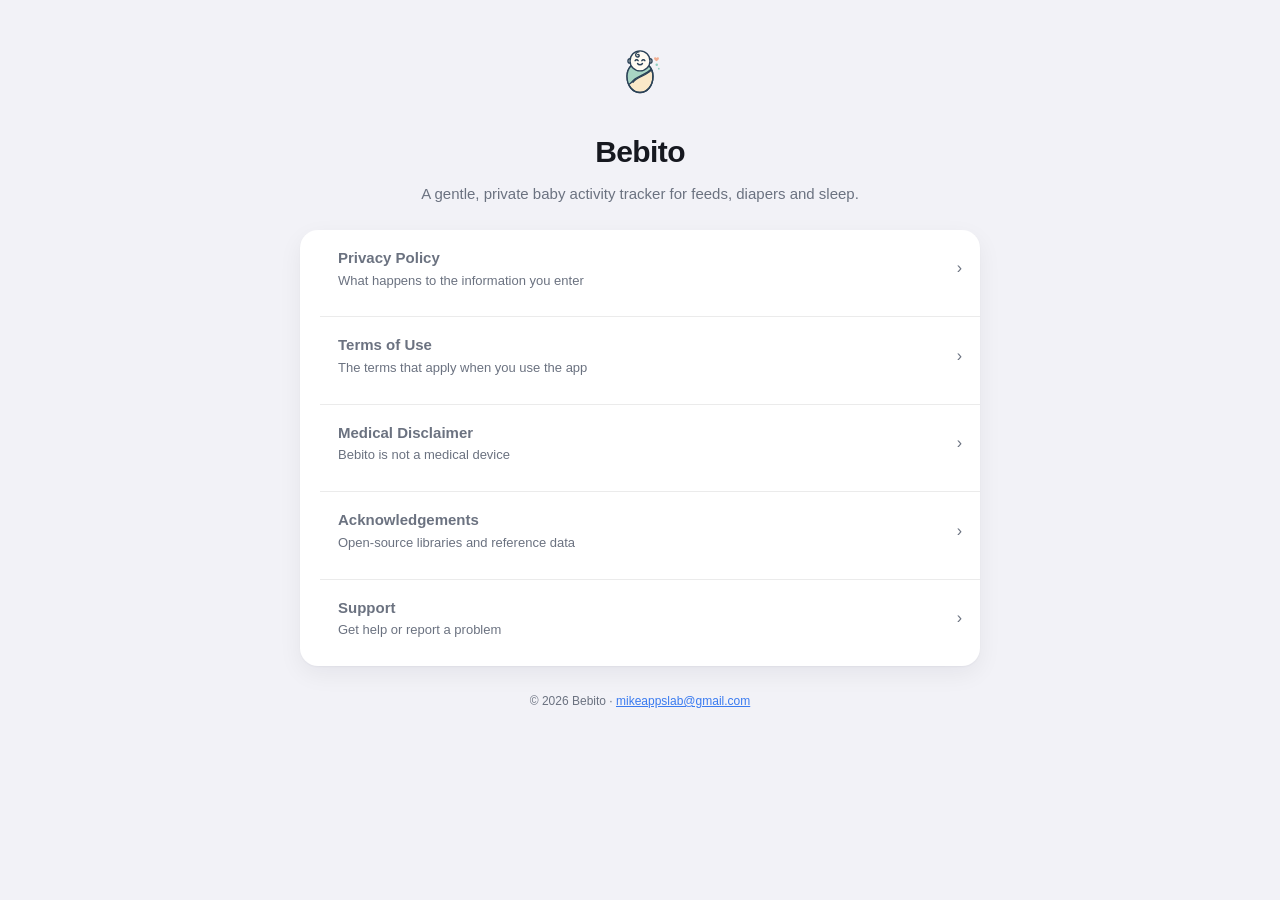
==== index.html @ 0b242257 "Add files via upload" ====
<!doctype html>
<html lang="en">
<head>
<meta charset="utf-8" />
<meta name="viewport" content="width=device-width, initial-scale=1" />
<title>Bebito — Baby tracker</title>
<meta name="description" content="Bebito is a private, local-first baby activity tracker. Privacy policy, terms of use and support." />
<meta property="og:title" content="Bebito — Baby tracker" />
<meta property="og:description" content="Bebito is a private, local-first baby activity tracker. Privacy policy, terms of use and support." />
<meta property="og:type" content="website" />
<meta name="twitter:card" content="summary" />
<link rel="icon" type="image/svg+xml" href="favicon.svg" />
<link rel="apple-touch-icon" href="apple-touch-icon.png" />
<link rel="stylesheet" href="style.css" />
</head>
<body>
<div class="wrap">
<header class="site-header">
  <img src="bebito-mark.svg" alt="Bebito logo" />
  <h1>Bebito</h1>
  <p>A gentle, private baby activity tracker for feeds, diapers and sleep.</p>
</header>
<section class="card">
  <ul class="links">
    <li><a href="privacy.html"><span><span class="label">Privacy Policy</span><span class="desc">What happens to the information you enter</span></span><span class="chev">&rsaquo;</span></a></li>
    <li><a href="terms.html"><span><span class="label">Terms of Use</span><span class="desc">The terms that apply when you use the app</span></span><span class="chev">&rsaquo;</span></a></li>
    <li><a href="disclaimer.html"><span><span class="label">Medical Disclaimer</span><span class="desc">Bebito is not a medical device</span></span><span class="chev">&rsaquo;</span></a></li>
    <li><a href="acknowledgements.html"><span><span class="label">Acknowledgements</span><span class="desc">Open-source libraries and reference data</span></span><span class="chev">&rsaquo;</span></a></li>
    <li><a href="support.html"><span><span class="label">Support</span><span class="desc">Get help or report a problem</span></span><span class="chev">&rsaquo;</span></a></li>
  </ul>
</section>
<footer>&copy; 2026 Bebito · <a href="mailto:mikeappslab@gmail.com">mikeappslab@gmail.com</a></footer>
</div>
</body>
</html>
---- style.css ----
/* Bebito — legal site styles (mirrors the app's iOS-style design) */

:root {
  --background: #f2f2f7;
  --foreground: #16181f;
  --card: #ffffff;
  --muted: #6b7280;
  --border: rgba(0, 0, 0, 0.08);
  --primary: #3a7bf0;
  --shadow: 0 1px 2px rgba(16, 24, 40, 0.04), 0 8px 24px rgba(16, 24, 40, 0.06);
  --radius: 18px;
}

@media (prefers-color-scheme: dark) {
  :root {
    --background: #14161b;
    --foreground: #f2f3f7;
    --card: #23262d;
    --muted: #a4a9b4;
    --border: rgba(255, 255, 255, 0.1);
    --primary: #7aa8f7;
    --shadow: none;
  }
}

* {
  box-sizing: border-box;
}

html {
  -webkit-text-size-adjust: 100%;
}

body {
  margin: 0;
  padding: 32px 16px 56px;
  background: var(--background);
  color: var(--foreground);
  font-family: -apple-system, BlinkMacSystemFont, "SF Pro Text", "Segoe UI",
    Roboto, Helvetica, Arial, sans-serif;
  font-size: 16px;
  line-height: 1.6;
}

.wrap {
  max-width: 680px;
  margin: 0 auto;
}

/* Header */

.site-header {
  text-align: center;
  margin-bottom: 24px;
}

.site-header img {
  width: 84px;
  height: 84px;
  display: block;
  margin: 0 auto 12px;
}

.site-header h1 {
  margin: 0;
  font-size: 30px;
  letter-spacing: -0.02em;
}

.site-header p {
  margin: 6px 0 0;
  color: var(--muted);
  font-size: 15px;
}

/* Page header (legal pages) */

.page-header {
  margin-bottom: 18px;
}

.eyebrow {
  margin: 0;
  font-size: 11px;
  font-weight: 700;
  letter-spacing: 0.08em;
  text-transform: uppercase;
  color: var(--muted);
}

.page-header h1 {
  margin: 4px 0 0;
  font-size: 28px;
  letter-spacing: -0.02em;
  line-height: 1.2;
}

.back {
  display: inline-block;
  margin-bottom: 14px;
  color: var(--primary);
  text-decoration: none;
  font-size: 14px;
  font-weight: 600;
}

.back:hover {
  text-decoration: underline;
}

/* Card */

.card {
  background: var(--card);
  border-radius: var(--radius);
  box-shadow: var(--shadow);
  overflow: hidden;
}

.card .body {
  padding: 20px 20px 24px;
}

.card h2 {
  margin: 22px 0 6px;
  font-size: 15px;
  font-weight: 650;
}

.card h2:first-child {
  margin-top: 0;
}

.card p,
.card li {
  color: var(--muted);
  margin: 0 0 10px;
}

.card ul {
  padding-left: 20px;
  margin: 0 0 10px;
}

.card strong {
  color: var(--foreground);
}

a {
  color: var(--primary);
}

.updated {
  margin: 0;
  padding: 12px 16px;
  border-top: 1px solid var(--border);
  text-align: center;
  font-size: 12px;
  color: var(--muted);
}

/* Index list */

.links {
  list-style: none;
  margin: 0;
  padding: 0;
}

.links li + li {
  border-top: 1px solid var(--border);
}

.links a {
  display: flex;
  align-items: center;
  justify-content: space-between;
  gap: 12px;
  padding: 15px 18px;
  text-decoration: none;
  color: inherit;
}

.links a:hover {
  background: rgba(127, 127, 127, 0.07);
}

.links .label {
  font-weight: 600;
  font-size: 15px;
}

.links .desc {
  display: block;
  font-weight: 400;
  font-size: 13px;
  color: var(--muted);
}

.links .chev {
  color: var(--muted);
  flex: none;
}

footer {
  margin-top: 26px;
  text-align: center;
  font-size: 12px;
  color: var(--muted);
}
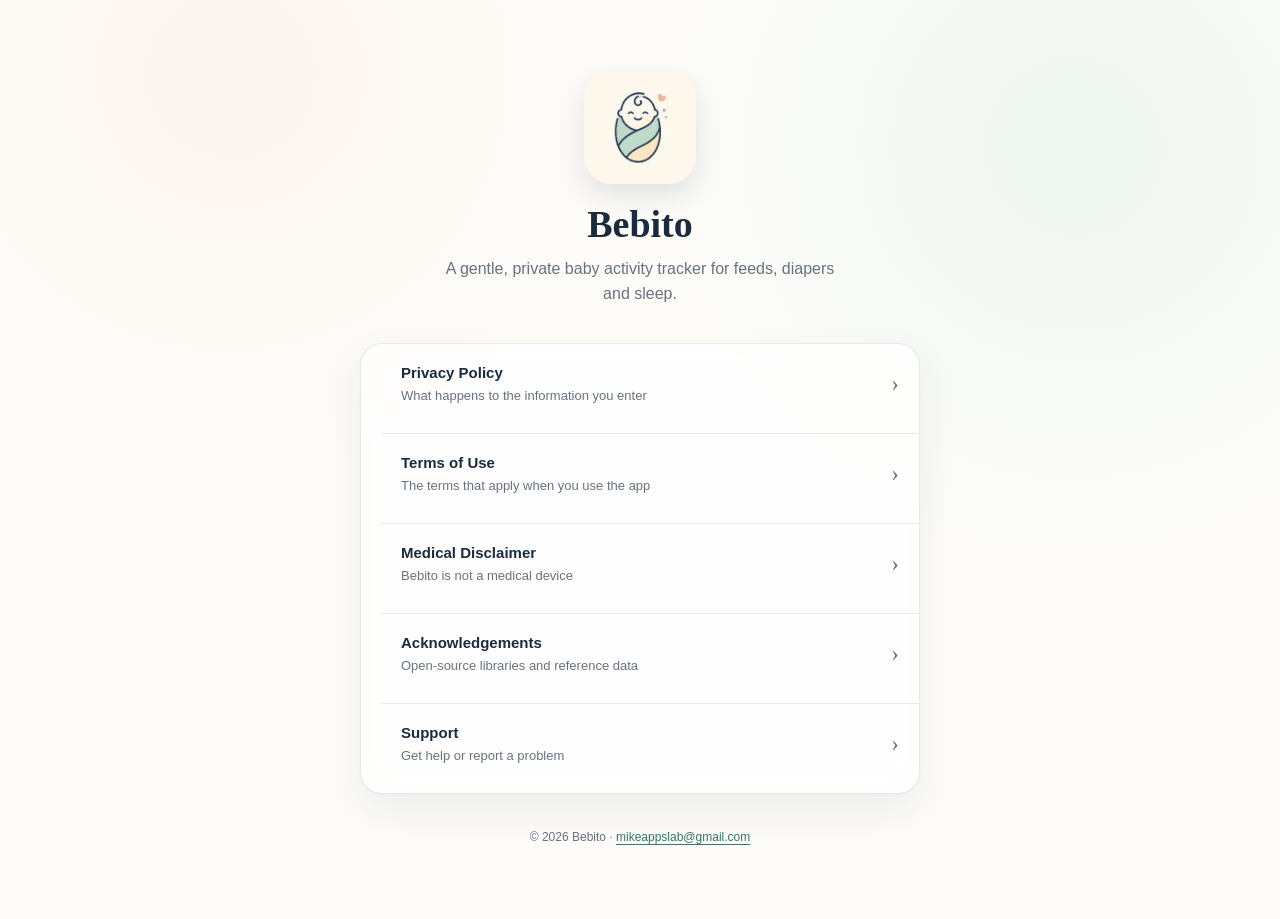
==== commit e34b7396: "Add files via upload" ====
--- a/index.html
+++ b/index.html
@@ -9,26 +9,28 @@
 <meta property="og:description" content="Bebito is a private, local-first baby activity tracker. Privacy policy, terms of use and support." />
 <meta property="og:type" content="website" />
 <meta name="twitter:card" content="summary" />
-<link rel="icon" type="image/svg+xml" href="favicon.svg" />
+<link rel="icon" type="image/png" href="favicon.png" />
 <link rel="apple-touch-icon" href="apple-touch-icon.png" />
 <link rel="stylesheet" href="style.css" />
 </head>
-<body>
+<body class="landing">
 <div class="wrap">
 <header class="site-header">
-  <img src="bebito-mark.svg" alt="Bebito logo" />
+  <img src="bebito-app-icon.webp" alt="Bebito app icon" width="128" height="128" />
   <h1>Bebito</h1>
   <p>A gentle, private baby activity tracker for feeds, diapers and sleep.</p>
 </header>
-<section class="card">
+<main>
+<nav class="card" aria-label="Bebito information">
   <ul class="links">
-    <li><a href="privacy.html"><span><span class="label">Privacy Policy</span><span class="desc">What happens to the information you enter</span></span><span class="chev">&rsaquo;</span></a></li>
-    <li><a href="terms.html"><span><span class="label">Terms of Use</span><span class="desc">The terms that apply when you use the app</span></span><span class="chev">&rsaquo;</span></a></li>
-    <li><a href="disclaimer.html"><span><span class="label">Medical Disclaimer</span><span class="desc">Bebito is not a medical device</span></span><span class="chev">&rsaquo;</span></a></li>
-    <li><a href="acknowledgements.html"><span><span class="label">Acknowledgements</span><span class="desc">Open-source libraries and reference data</span></span><span class="chev">&rsaquo;</span></a></li>
-    <li><a href="support.html"><span><span class="label">Support</span><span class="desc">Get help or report a problem</span></span><span class="chev">&rsaquo;</span></a></li>
+    <li><a href="privacy.html"><span class="link-copy"><span class="label">Privacy Policy</span><span class="desc">What happens to the information you enter</span></span><span class="chev" aria-hidden="true">&rsaquo;</span></a></li>
+    <li><a href="terms.html"><span class="link-copy"><span class="label">Terms of Use</span><span class="desc">The terms that apply when you use the app</span></span><span class="chev" aria-hidden="true">&rsaquo;</span></a></li>
+    <li><a href="disclaimer.html"><span class="link-copy"><span class="label">Medical Disclaimer</span><span class="desc">Bebito is not a medical device</span></span><span class="chev" aria-hidden="true">&rsaquo;</span></a></li>
+    <li><a href="acknowledgements.html"><span class="link-copy"><span class="label">Acknowledgements</span><span class="desc">Open-source libraries and reference data</span></span><span class="chev" aria-hidden="true">&rsaquo;</span></a></li>
+    <li><a href="support.html"><span class="link-copy"><span class="label">Support</span><span class="desc">Get help or report a problem</span></span><span class="chev" aria-hidden="true">&rsaquo;</span></a></li>
   </ul>
-</section>
+</nav>
+</main>
 <footer>&copy; 2026 Bebito · <a href="mailto:mikeappslab@gmail.com">mikeappslab@gmail.com</a></footer>
 </div>
 </body>
--- a/style.css
+++ b/style.css
@@ -1,25 +1,30 @@
 /* Bebito — legal site styles (mirrors the app's iOS-style design) */
 
 :root {
-  --background: #f2f2f7;
-  --foreground: #16181f;
-  --card: #ffffff;
-  --muted: #6b7280;
-  --border: rgba(0, 0, 0, 0.08);
-  --primary: #3a7bf0;
-  --shadow: 0 1px 2px rgba(16, 24, 40, 0.04), 0 8px 24px rgba(16, 24, 40, 0.06);
-  --radius: 18px;
+  color-scheme: light dark;
+  --background: #fdfcf9;
+  --foreground: #192b3d;
+  --card: rgba(255, 255, 255, 0.72);
+  --card-solid: #ffffff;
+  --muted: #68727e;
+  --border: rgba(25, 43, 61, 0.1);
+  --primary: #34776d;
+  --primary-soft: rgba(152, 211, 194, 0.16);
+  --shadow: 0 1px 2px rgba(25, 43, 61, 0.03), 0 16px 42px rgba(25, 43, 61, 0.07);
+  --radius: 22px;
 }
 
 @media (prefers-color-scheme: dark) {
   :root {
-    --background: #14161b;
-    --foreground: #f2f3f7;
-    --card: #23262d;
-    --muted: #a4a9b4;
-    --border: rgba(255, 255, 255, 0.1);
-    --primary: #7aa8f7;
-    --shadow: none;
+    --background: #0f1211;
+    --foreground: #f3f1eb;
+    --card: rgba(31, 35, 33, 0.78);
+    --card-solid: #1f2321;
+    --muted: #a8afa9;
+    --border: rgba(255, 255, 255, 0.09);
+    --primary: #8fd2bf;
+    --primary-soft: rgba(143, 210, 191, 0.1);
+    --shadow: 0 18px 50px rgba(0, 0, 0, 0.24);
   }
 }
 
@@ -34,6 +39,7 @@
 body {
   margin: 0;
   padding: 32px 16px 56px;
+  min-height: 100vh;
   background: var(--background);
   color: var(--foreground);
   font-family: -apple-system, BlinkMacSystemFont, "SF Pro Text", "Segoe UI",
@@ -47,30 +53,51 @@
   margin: 0 auto;
 }
 
+.landing {
+  display: grid;
+  place-items: center;
+  padding-block: clamp(40px, 8vh, 76px);
+  background:
+    radial-gradient(circle at 18% 8%, rgba(242, 174, 146, 0.09), transparent 30%),
+    radial-gradient(circle at 84% 16%, rgba(143, 207, 192, 0.12), transparent 32%),
+    var(--background);
+}
+
+.landing .wrap {
+  width: min(100%, 560px);
+}
+
 /* Header */
 
 .site-header {
   text-align: center;
-  margin-bottom: 24px;
+  margin-bottom: 36px;
 }
 
 .site-header img {
-  width: 84px;
-  height: 84px;
+  width: 112px;
+  height: 112px;
   display: block;
-  margin: 0 auto 12px;
+  margin: 0 auto 20px;
+  border-radius: 25%;
+  box-shadow: 0 12px 28px rgba(25, 43, 61, 0.12);
 }
 
 .site-header h1 {
   margin: 0;
-  font-size: 30px;
-  letter-spacing: -0.02em;
+  font-family: Georgia, "Times New Roman", serif;
+  font-size: 38px;
+  font-weight: 600;
+  line-height: 1.08;
+  letter-spacing: 0;
 }
 
 .site-header p {
-  margin: 6px 0 0;
-  color: var(--muted);
-  font-size: 15px;
+  max-width: 390px;
+  margin: 12px auto 0;
+  color: var(--muted);
+  font-size: 16px;
+  line-height: 1.55;
 }
 
 /* Page header (legal pages) */
@@ -112,9 +139,12 @@
 
 .card {
   background: var(--card);
+  border: 1px solid var(--border);
   border-radius: var(--radius);
   box-shadow: var(--shadow);
   overflow: hidden;
+  -webkit-backdrop-filter: blur(18px);
+  backdrop-filter: blur(18px);
 }
 
 .card .body {
@@ -175,36 +205,116 @@
   display: flex;
   align-items: center;
   justify-content: space-between;
-  gap: 12px;
-  padding: 15px 18px;
+  gap: 18px;
+  min-height: 79px;
+  padding: 16px 20px;
   text-decoration: none;
   color: inherit;
+  transition: background-color 180ms ease;
 }
 
 .links a:hover {
-  background: rgba(127, 127, 127, 0.07);
+  background: var(--primary-soft);
+}
+
+.links a:focus-visible,
+.back:focus-visible,
+footer a:focus-visible {
+  outline: 3px solid color-mix(in srgb, var(--primary) 42%, transparent);
+  outline-offset: -3px;
+}
+
+.link-copy {
+  min-width: 0;
 }
 
 .links .label {
-  font-weight: 600;
+  display: block;
+  font-weight: 650;
   font-size: 15px;
+  color: var(--foreground);
 }
 
 .links .desc {
   display: block;
   font-weight: 400;
+  margin-top: 2px;
   font-size: 13px;
+  line-height: 1.45;
   color: var(--muted);
 }
 
 .links .chev {
   color: var(--muted);
   flex: none;
+  font-family: Georgia, serif;
+  font-size: 23px;
+  line-height: 1;
+  transition: transform 180ms ease, color 180ms ease;
+}
+
+.links a:hover .chev {
+  color: var(--primary);
+  transform: translateX(2px);
 }
 
 footer {
-  margin-top: 26px;
+  margin-top: 34px;
   text-align: center;
   font-size: 12px;
   color: var(--muted);
 }
+
+footer a {
+  text-underline-offset: 3px;
+}
+
+@media (max-width: 480px) {
+  body {
+    padding-inline: 14px;
+  }
+
+  .landing {
+    place-items: start center;
+    padding-top: 36px;
+  }
+
+  .site-header {
+    margin-bottom: 28px;
+  }
+
+  .site-header img {
+    width: 96px;
+    height: 96px;
+    margin-bottom: 18px;
+  }
+
+  .site-header h1 {
+    font-size: 34px;
+  }
+
+  .links a {
+    min-height: 74px;
+    padding: 14px 16px;
+  }
+}
+
+@media (prefers-color-scheme: dark) {
+  .landing {
+    background:
+      radial-gradient(circle at 18% 8%, rgba(242, 174, 146, 0.05), transparent 28%),
+      radial-gradient(circle at 84% 16%, rgba(143, 207, 192, 0.08), transparent 30%),
+      var(--background);
+  }
+
+  .site-header img {
+    box-shadow: 0 14px 34px rgba(0, 0, 0, 0.34);
+  }
+}
+
+@media (prefers-reduced-motion: reduce) {
+  .links a,
+  .links .chev {
+    transition: none;
+  }
+}
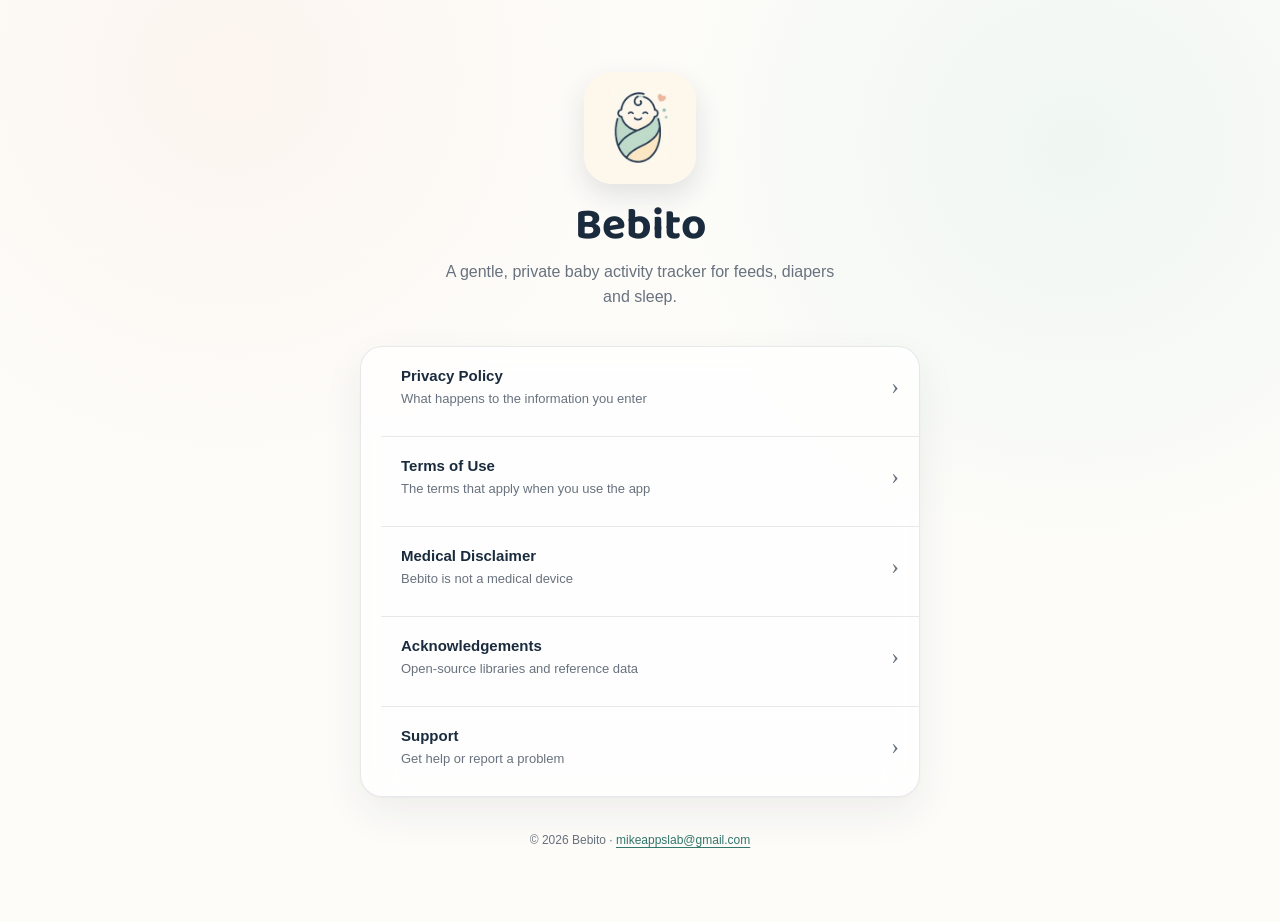
==== commit ddacd5a0: "Add files via upload" ====
--- a/index.html
+++ b/index.html
@@ -23,11 +23,11 @@
 <main>
 <nav class="card" aria-label="Bebito information">
   <ul class="links">
-    <li><a href="privacy.html"><span class="link-copy"><span class="label">Privacy Policy</span><span class="desc">What happens to the information you enter</span></span><span class="chev" aria-hidden="true">&rsaquo;</span></a></li>
-    <li><a href="terms.html"><span class="link-copy"><span class="label">Terms of Use</span><span class="desc">The terms that apply when you use the app</span></span><span class="chev" aria-hidden="true">&rsaquo;</span></a></li>
-    <li><a href="disclaimer.html"><span class="link-copy"><span class="label">Medical Disclaimer</span><span class="desc">Bebito is not a medical device</span></span><span class="chev" aria-hidden="true">&rsaquo;</span></a></li>
-    <li><a href="acknowledgements.html"><span class="link-copy"><span class="label">Acknowledgements</span><span class="desc">Open-source libraries and reference data</span></span><span class="chev" aria-hidden="true">&rsaquo;</span></a></li>
-    <li><a href="support.html"><span class="link-copy"><span class="label">Support</span><span class="desc">Get help or report a problem</span></span><span class="chev" aria-hidden="true">&rsaquo;</span></a></li>
+    <li><a href="privacy/"><span class="link-copy"><span class="label">Privacy Policy</span><span class="desc">What happens to the information you enter</span></span><span class="chev" aria-hidden="true">&rsaquo;</span></a></li>
+    <li><a href="terms/"><span class="link-copy"><span class="label">Terms of Use</span><span class="desc">The terms that apply when you use the app</span></span><span class="chev" aria-hidden="true">&rsaquo;</span></a></li>
+    <li><a href="disclaimer/"><span class="link-copy"><span class="label">Medical Disclaimer</span><span class="desc">Bebito is not a medical device</span></span><span class="chev" aria-hidden="true">&rsaquo;</span></a></li>
+    <li><a href="acknowledgements/"><span class="link-copy"><span class="label">Acknowledgements</span><span class="desc">Open-source libraries and reference data</span></span><span class="chev" aria-hidden="true">&rsaquo;</span></a></li>
+    <li><a href="support/"><span class="link-copy"><span class="label">Support</span><span class="desc">Get help or report a problem</span></span><span class="chev" aria-hidden="true">&rsaquo;</span></a></li>
   </ul>
 </nav>
 </main>
--- a/style.css
+++ b/style.css
@@ -1,4 +1,12 @@
 /* Bebito — legal site styles (mirrors the app's iOS-style design) */
+
+@font-face {
+  font-family: "Baloo 2";
+  src: url("baloo-2-700.ttf") format("truetype");
+  font-style: normal;
+  font-weight: 700;
+  font-display: swap;
+}
 
 :root {
   color-scheme: light dark;
@@ -85,10 +93,10 @@
 
 .site-header h1 {
   margin: 0;
-  font-family: Georgia, "Times New Roman", serif;
-  font-size: 38px;
-  font-weight: 600;
-  line-height: 1.08;
+  font-family: "Baloo 2", -apple-system, BlinkMacSystemFont, sans-serif;
+  font-size: 44px;
+  font-weight: 700;
+  line-height: 1;
   letter-spacing: 0;
 }
 
@@ -210,11 +218,6 @@
   padding: 16px 20px;
   text-decoration: none;
   color: inherit;
-  transition: background-color 180ms ease;
-}
-
-.links a:hover {
-  background: var(--primary-soft);
 }
 
 .links a:focus-visible,
@@ -250,12 +253,6 @@
   font-family: Georgia, serif;
   font-size: 23px;
   line-height: 1;
-  transition: transform 180ms ease, color 180ms ease;
-}
-
-.links a:hover .chev {
-  color: var(--primary);
-  transform: translateX(2px);
 }
 
 footer {
@@ -290,7 +287,7 @@
   }
 
   .site-header h1 {
-    font-size: 34px;
+    font-size: 40px;
   }
 
   .links a {
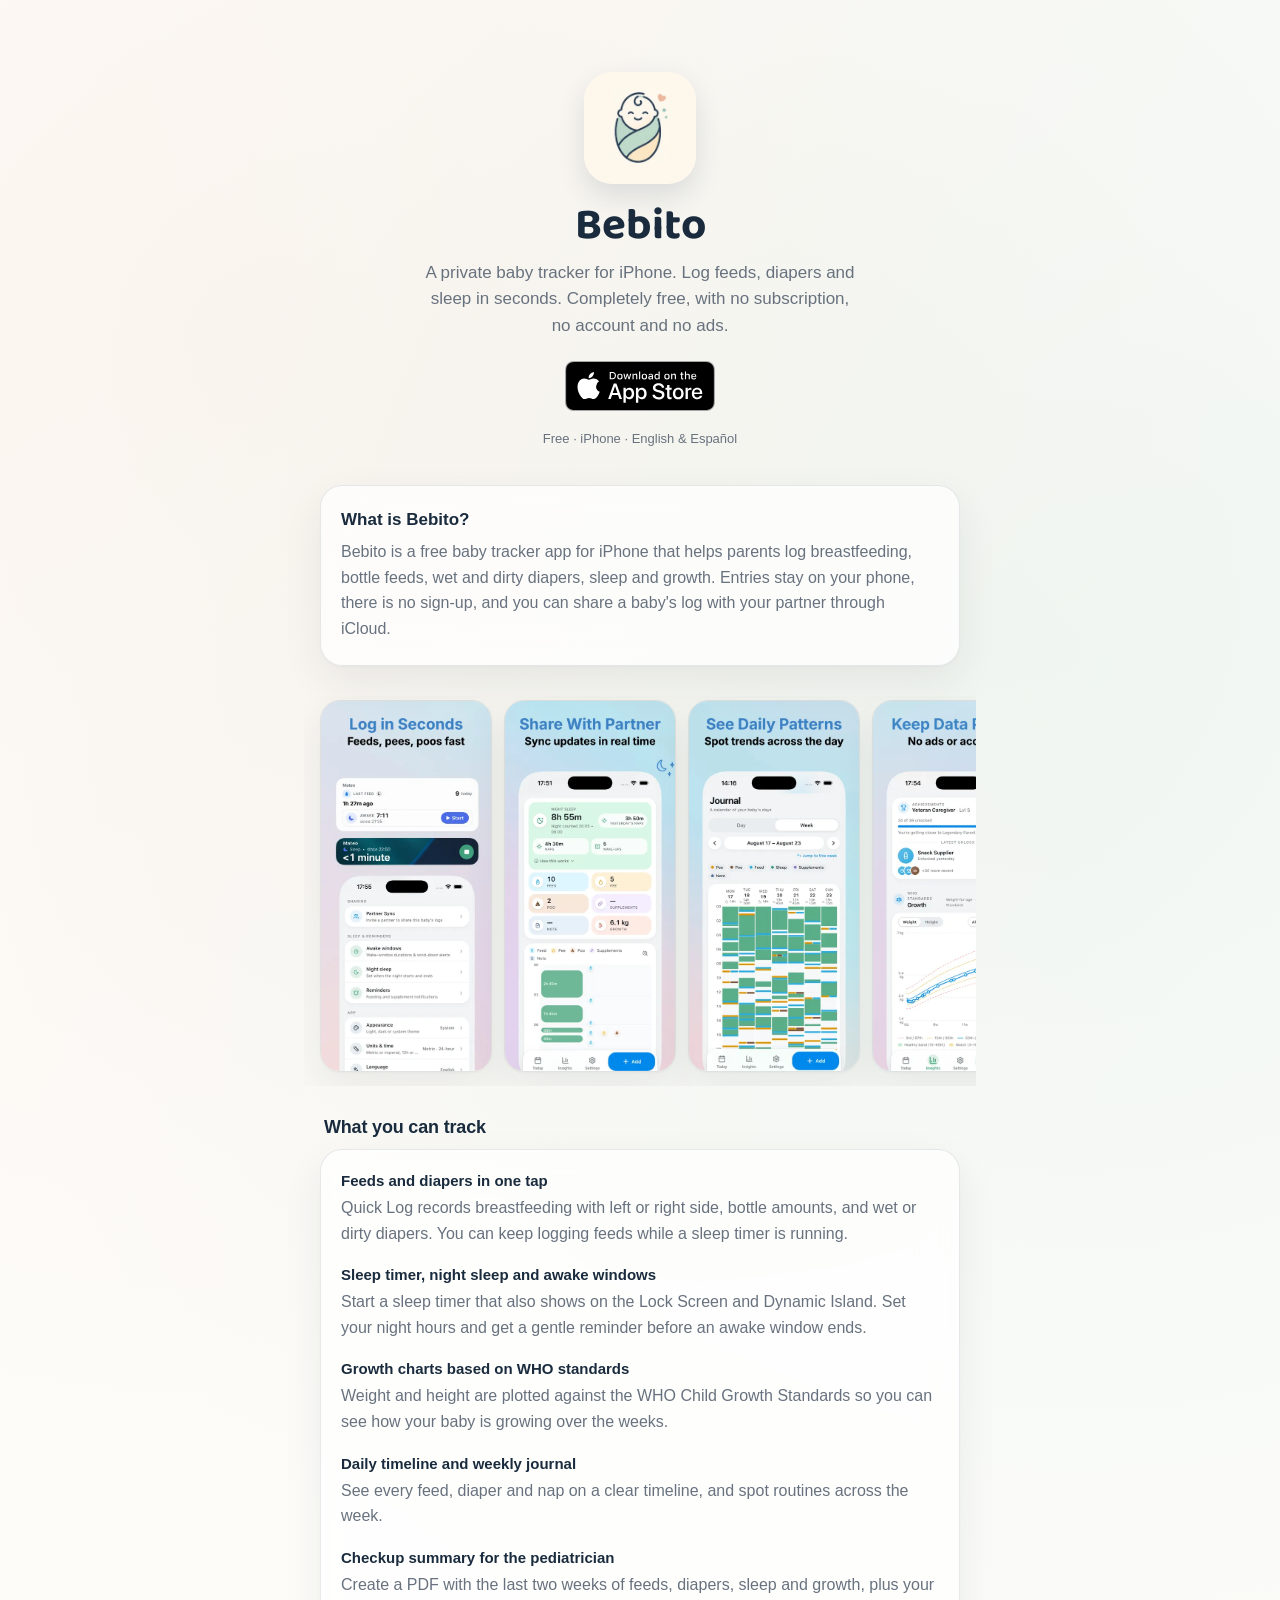
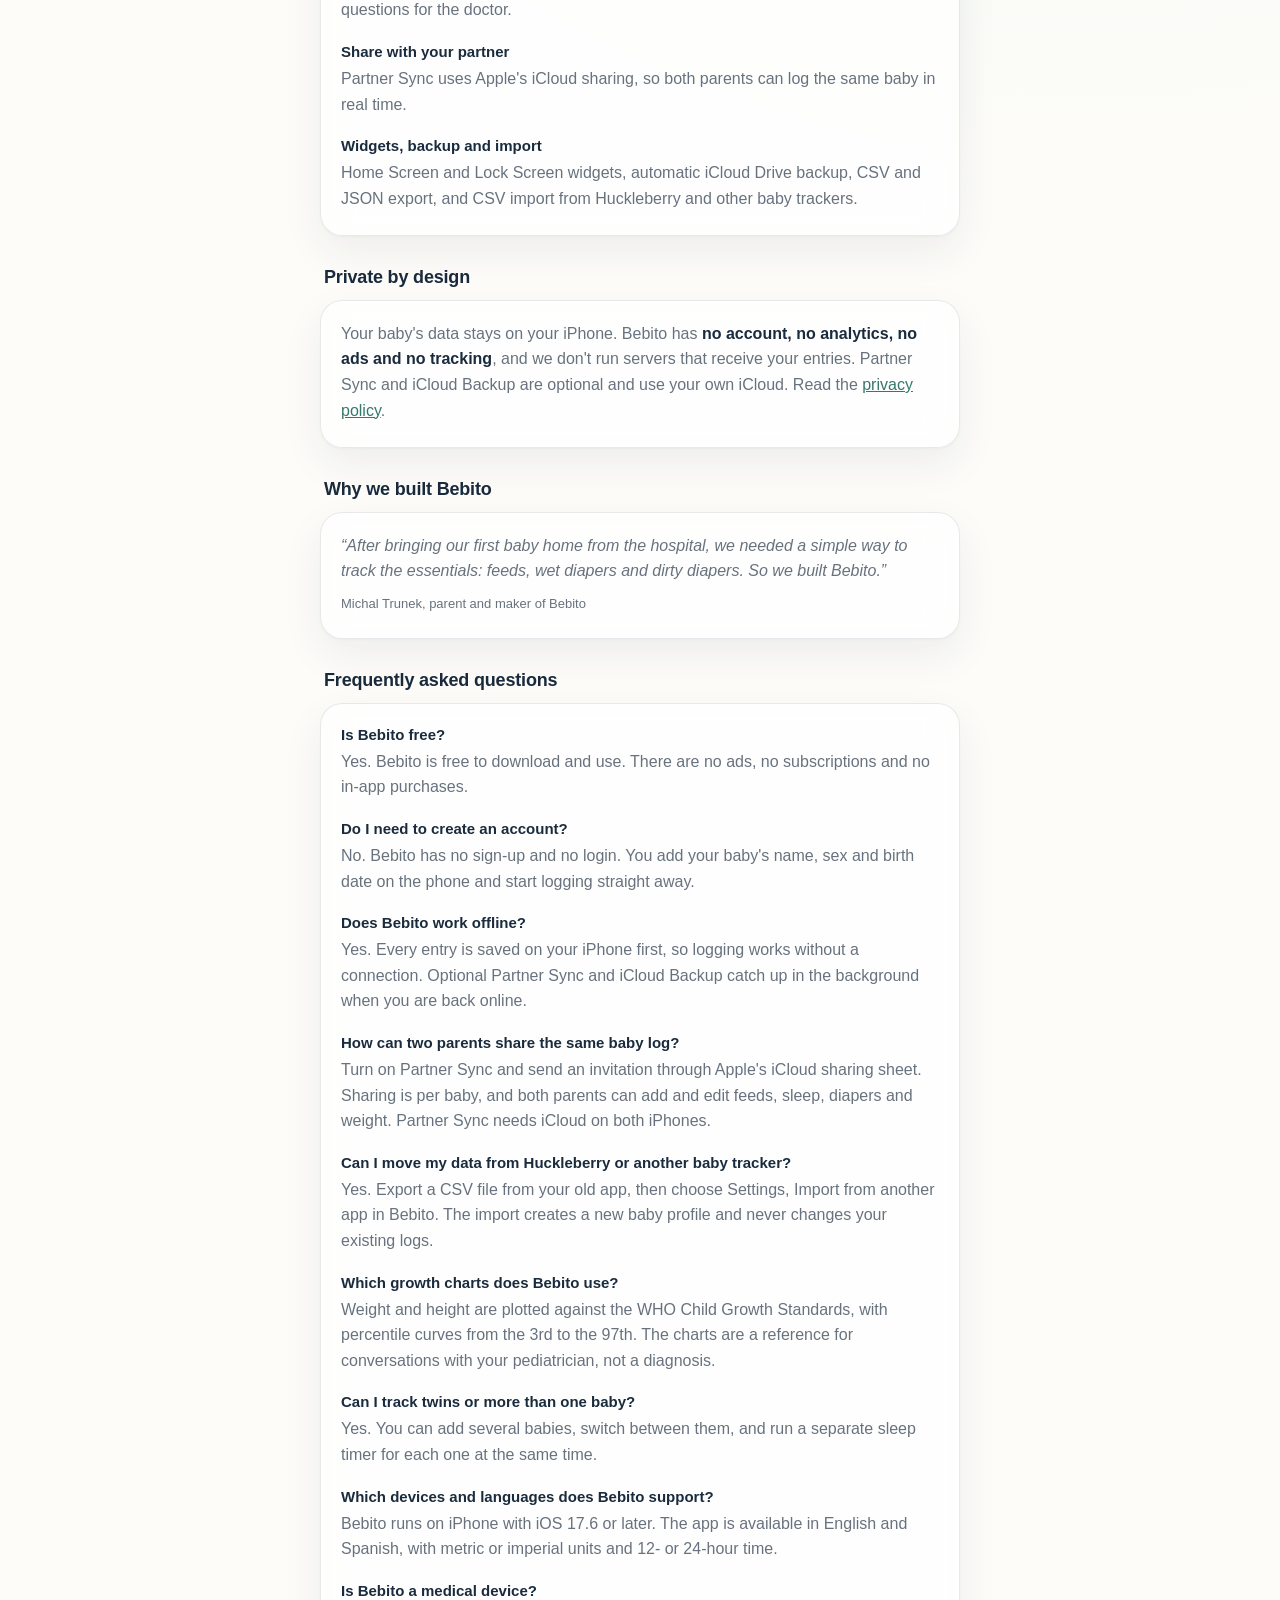
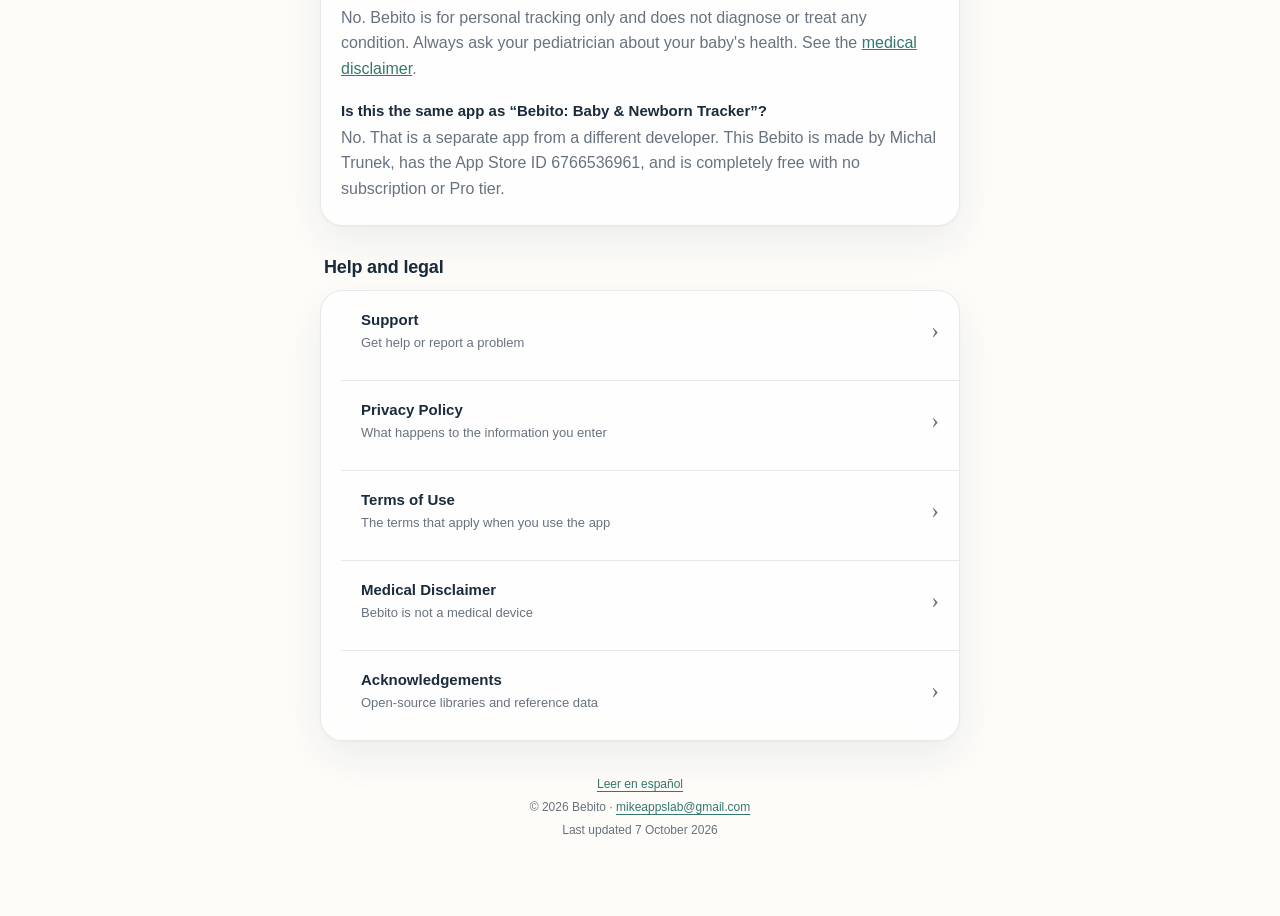
==== commit 71268dc2: "SEO changes" ====
--- a/index.html
+++ b/index.html
@@ -3,35 +3,271 @@
 <head>
 <meta charset="utf-8" />
 <meta name="viewport" content="width=device-width, initial-scale=1" />
-<title>Bebito — Baby tracker</title>
-<meta name="description" content="Bebito is a private, local-first baby activity tracker. Privacy policy, terms of use and support." />
-<meta property="og:title" content="Bebito — Baby tracker" />
-<meta property="og:description" content="Bebito is a private, local-first baby activity tracker. Privacy policy, terms of use and support." />
+<title>Bebito: Free, Private Baby Tracker for Feeds, Diapers &amp; Sleep</title>
+<meta name="description" content="Bebito is a completely free iPhone baby tracker for feeds, diapers, sleep and growth. No subscription, no account, no ads. Your data stays on your phone." />
+<link rel="canonical" href="https://mikeappslab.github.io/bebito/" />
+<link rel="alternate" hreflang="en" href="https://mikeappslab.github.io/bebito/" />
+<link rel="alternate" hreflang="es" href="https://mikeappslab.github.io/bebito/es/" />
+<link rel="alternate" hreflang="x-default" href="https://mikeappslab.github.io/bebito/" />
+<meta name="apple-itunes-app" content="app-id=6766536961" />
 <meta property="og:type" content="website" />
-<meta name="twitter:card" content="summary" />
+<meta property="og:site_name" content="Bebito" />
+<meta property="og:url" content="https://mikeappslab.github.io/bebito/" />
+<meta property="og:title" content="Bebito: Free, Private Baby Tracker for Feeds, Diapers &amp; Sleep" />
+<meta property="og:description" content="Log feeds, diapers and sleep in seconds. Completely free on iPhone: no subscription, no account, no ads." />
+<meta property="og:image" content="https://mikeappslab.github.io/bebito/images/og-image.jpg" />
+<meta property="og:image:width" content="1200" />
+<meta property="og:image:height" content="630" />
+<meta property="og:image:alt" content="Bebito app icon next to screenshots of the baby tracker" />
+<meta property="og:locale" content="en_GB" />
+<meta property="og:locale:alternate" content="es_ES" />
+<meta name="twitter:card" content="summary_large_image" />
+<meta name="twitter:title" content="Bebito: Free, Private Baby Tracker for Feeds, Diapers &amp; Sleep" />
+<meta name="twitter:description" content="Log feeds, diapers and sleep in seconds. Completely free on iPhone: no subscription, no account, no ads." />
+<meta name="twitter:image" content="https://mikeappslab.github.io/bebito/images/og-image.jpg" />
 <link rel="icon" type="image/png" href="favicon.png" />
 <link rel="apple-touch-icon" href="apple-touch-icon.png" />
 <link rel="stylesheet" href="style.css" />
+<script type="application/ld+json">
+{
+  "@context": "https://schema.org",
+  "@graph": [
+    {
+      "@type": "WebSite",
+      "@id": "https://mikeappslab.github.io/bebito/#website",
+      "url": "https://mikeappslab.github.io/bebito/",
+      "name": "Bebito",
+      "inLanguage": ["en", "es"],
+      "publisher": { "@id": "https://mikeappslab.github.io/bebito/#developer" }
+    },
+    {
+      "@type": "Person",
+      "@id": "https://mikeappslab.github.io/bebito/#developer",
+      "name": "Michal Trunek",
+      "email": "mailto:mikeappslab@gmail.com",
+      "url": "https://mikeappslab.github.io/bebito/",
+      "sameAs": ["https://apps.apple.com/gb/developer/michal-trunek/id1817204895"]
+    },
+    {
+      "@type": "MobileApplication",
+      "@id": "https://mikeappslab.github.io/bebito/#app",
+      "name": "Bebito",
+      "alternateName": "Bebito: Baby Tracker",
+      "description": "Bebito is a free baby tracker app for iPhone that helps parents log breastfeeding, bottle feeds, wet and dirty diapers, sleep and growth. Entries stay on the phone, there is no sign-up, and a baby's log can be shared with a partner through iCloud.",
+      "url": "https://mikeappslab.github.io/bebito/",
+      "downloadUrl": "https://apps.apple.com/app/bebito/id6766536961",
+      "installUrl": "https://apps.apple.com/app/bebito/id6766536961",
+      "sameAs": ["https://apps.apple.com/app/bebito/id6766536961"],
+      "image": "https://mikeappslab.github.io/bebito/apple-touch-icon.png",
+      "screenshot": [
+        "https://mikeappslab.github.io/bebito/images/screenshot-quick-log.webp",
+        "https://mikeappslab.github.io/bebito/images/screenshot-partner-sync.webp",
+        "https://mikeappslab.github.io/bebito/images/screenshot-weekly-journal.webp",
+        "https://mikeappslab.github.io/bebito/images/screenshot-growth-chart.webp"
+      ],
+      "operatingSystem": "iOS 17.6 or later",
+      "applicationCategory": "HealthApplication",
+      "applicationSubCategory": "Baby tracker",
+      "inLanguage": ["en", "es"],
+      "isAccessibleForFree": true,
+      "offers": { "@type": "Offer", "price": "0", "priceCurrency": "USD" },
+      "author": { "@id": "https://mikeappslab.github.io/bebito/#developer" },
+      "publisher": { "@id": "https://mikeappslab.github.io/bebito/#developer" },
+      "featureList": [
+        "Quick logging for breastfeeding, bottle feeds, wet and dirty diapers",
+        "Breast side tracking",
+        "Sleep timer with Lock Screen Live Activity",
+        "Night sleep hours and awake window reminders",
+        "Weight and height charts based on the WHO Child Growth Standards",
+        "Daily timeline and weekly journal",
+        "Pediatrician checkup summary (PDF)",
+        "Partner Sync through iCloud",
+        "Home Screen and Lock Screen widgets",
+        "iCloud Drive backup, CSV and JSON export",
+        "CSV import from Huckleberry and other baby trackers",
+        "Multiple babies, metric or imperial units, English and Spanish"
+      ]
+    },
+    {
+      "@type": "FAQPage",
+      "@id": "https://mikeappslab.github.io/bebito/#faq",
+      "mainEntity": [
+        {
+          "@type": "Question",
+          "name": "Is Bebito free?",
+          "acceptedAnswer": { "@type": "Answer", "text": "Yes. Bebito is free to download and use. There are no ads, no subscriptions and no in-app purchases." }
+        },
+        {
+          "@type": "Question",
+          "name": "Do I need to create an account?",
+          "acceptedAnswer": { "@type": "Answer", "text": "No. Bebito has no sign-up and no login. You add your baby's name, sex and birth date on the phone and start logging straight away." }
+        },
+        {
+          "@type": "Question",
+          "name": "Does Bebito work offline?",
+          "acceptedAnswer": { "@type": "Answer", "text": "Yes. Every entry is saved on your iPhone first, so logging works without a connection. Optional Partner Sync and iCloud Backup catch up in the background when you are back online." }
+        },
+        {
+          "@type": "Question",
+          "name": "How can two parents share the same baby log?",
+          "acceptedAnswer": { "@type": "Answer", "text": "Turn on Partner Sync and send an invitation through Apple's iCloud sharing sheet. Sharing is per baby, and both parents can add and edit feeds, sleep, diapers and weight. Partner Sync needs iCloud on both iPhones." }
+        },
+        {
+          "@type": "Question",
+          "name": "Can I move my data from Huckleberry or another baby tracker?",
+          "acceptedAnswer": { "@type": "Answer", "text": "Yes. Export a CSV file from your old app, then choose Settings, Import from another app in Bebito. The import creates a new baby profile and never changes your existing logs." }
+        },
+        {
+          "@type": "Question",
+          "name": "Which growth charts does Bebito use?",
+          "acceptedAnswer": { "@type": "Answer", "text": "Weight and height are plotted against the WHO Child Growth Standards, with percentile curves from the 3rd to the 97th. The charts are a reference for conversations with your pediatrician, not a diagnosis." }
+        },
+        {
+          "@type": "Question",
+          "name": "Can I track twins or more than one baby?",
+          "acceptedAnswer": { "@type": "Answer", "text": "Yes. You can add several babies, switch between them, and run a separate sleep timer for each one at the same time." }
+        },
+        {
+          "@type": "Question",
+          "name": "Which devices and languages does Bebito support?",
+          "acceptedAnswer": { "@type": "Answer", "text": "Bebito runs on iPhone with iOS 17.6 or later. The app is available in English and Spanish, with metric or imperial units and 12- or 24-hour time." }
+        },
+        {
+          "@type": "Question",
+          "name": "Is Bebito a medical device?",
+          "acceptedAnswer": { "@type": "Answer", "text": "No. Bebito is for personal tracking only and does not diagnose or treat any condition. Always ask your pediatrician about your baby's health." }
+        },
+        {
+          "@type": "Question",
+          "name": "Is this the same app as “Bebito: Baby & Newborn Tracker”?",
+          "acceptedAnswer": { "@type": "Answer", "text": "No. That is a separate app from a different developer. This Bebito is made by Michal Trunek, has the App Store ID 6766536961, and is completely free with no subscription or Pro tier." }
+        }
+      ]
+    }
+  ]
+}
+</script>
 </head>
-<body class="landing">
+<body class="landing home">
 <div class="wrap">
 <header class="site-header">
   <img src="bebito-app-icon.webp" alt="Bebito app icon" width="128" height="128" />
   <h1>Bebito</h1>
-  <p>A gentle, private baby activity tracker for feeds, diapers and sleep.</p>
+  <p class="tagline">A private baby tracker for iPhone. Log feeds, diapers and sleep in seconds. Completely free, with no subscription, no account and no ads.</p>
+  <a class="store-badge" href="https://apps.apple.com/app/bebito/id6766536961">
+    <picture>
+      <source srcset="images/app-store-badge-en-us-white.svg" media="(prefers-color-scheme: dark)" />
+      <img src="images/app-store-badge-en-us-black.svg" alt="Download Bebito on the App Store" width="150" height="50" />
+    </picture>
+  </a>
+  <p class="meta-line">Free · iPhone · English &amp; Español</p>
 </header>
+
 <main>
-<nav class="card" aria-label="Bebito information">
-  <ul class="links">
-    <li><a href="privacy/"><span class="link-copy"><span class="label">Privacy Policy</span><span class="desc">What happens to the information you enter</span></span><span class="chev" aria-hidden="true">&rsaquo;</span></a></li>
-    <li><a href="terms/"><span class="link-copy"><span class="label">Terms of Use</span><span class="desc">The terms that apply when you use the app</span></span><span class="chev" aria-hidden="true">&rsaquo;</span></a></li>
-    <li><a href="disclaimer/"><span class="link-copy"><span class="label">Medical Disclaimer</span><span class="desc">Bebito is not a medical device</span></span><span class="chev" aria-hidden="true">&rsaquo;</span></a></li>
-    <li><a href="acknowledgements/"><span class="link-copy"><span class="label">Acknowledgements</span><span class="desc">Open-source libraries and reference data</span></span><span class="chev" aria-hidden="true">&rsaquo;</span></a></li>
-    <li><a href="support/"><span class="link-copy"><span class="label">Support</span><span class="desc">Get help or report a problem</span></span><span class="chev" aria-hidden="true">&rsaquo;</span></a></li>
-  </ul>
-</nav>
+<section class="card intro" aria-labelledby="what-is">
+  <div class="body">
+    <h2 id="what-is">What is Bebito?</h2>
+    <p>Bebito is a free baby tracker app for iPhone that helps parents log breastfeeding, bottle feeds, wet and dirty diapers, sleep and growth. Entries stay on your phone, there is no sign-up, and you can share a baby's log with your partner through iCloud.</p>
+  </div>
+</section>
+
+<section class="shots" aria-label="Bebito screenshots">
+  <img src="images/screenshot-quick-log.webp" width="460" height="999" loading="lazy" alt="Bebito Home Screen widget showing time since the last feed, and a sleep timer on the Lock Screen" />
+  <img src="images/screenshot-partner-sync.webp" width="460" height="999" loading="lazy" alt="Bebito day summary with night sleep, naps, feeds, pees, poos and growth, plus a timeline" />
+  <img src="images/screenshot-weekly-journal.webp" width="460" height="999" loading="lazy" alt="Bebito weekly journal showing sleep, feeds and diapers for each day of the week" />
+  <img src="images/screenshot-growth-chart.webp" width="460" height="999" loading="lazy" alt="Bebito weight-for-age chart with WHO Child Growth Standards percentile curves" />
+</section>
+
+<section aria-labelledby="features">
+  <h2 class="section-title" id="features">What you can track</h2>
+  <div class="card">
+    <div class="body features">
+      <h3>Feeds and diapers in one tap</h3>
+      <p>Quick Log records breastfeeding with left or right side, bottle amounts, and wet or dirty diapers. You can keep logging feeds while a sleep timer is running.</p>
+      <h3>Sleep timer, night sleep and awake windows</h3>
+      <p>Start a sleep timer that also shows on the Lock Screen and Dynamic Island. Set your night hours and get a gentle reminder before an awake window ends.</p>
+      <h3>Growth charts based on WHO standards</h3>
+      <p>Weight and height are plotted against the WHO Child Growth Standards so you can see how your baby is growing over the weeks.</p>
+      <h3>Daily timeline and weekly journal</h3>
+      <p>See every feed, diaper and nap on a clear timeline, and spot routines across the week.</p>
+      <h3>Checkup summary for the pediatrician</h3>
+      <p>Create a PDF with the last two weeks of feeds, diapers, sleep and growth, plus your questions for the doctor.</p>
+      <h3>Share with your partner</h3>
+      <p>Partner Sync uses Apple's iCloud sharing, so both parents can log the same baby in real time.</p>
+      <h3>Widgets, backup and import</h3>
+      <p>Home Screen and Lock Screen widgets, automatic iCloud Drive backup, CSV and JSON export, and CSV import from Huckleberry and other baby trackers.</p>
+    </div>
+  </div>
+</section>
+
+<section aria-labelledby="privacy">
+  <h2 class="section-title" id="privacy">Private by design</h2>
+  <div class="card">
+    <div class="body">
+      <p>Your baby's data stays on your iPhone. Bebito has <strong>no account, no analytics, no ads and no tracking</strong>, and we don't run servers that receive your entries. Partner Sync and iCloud Backup are optional and use your own iCloud. Read the <a href="privacy/">privacy policy</a>.</p>
+    </div>
+  </div>
+</section>
+
+<section aria-labelledby="story">
+  <h2 class="section-title" id="story">Why we built Bebito</h2>
+  <div class="card">
+    <div class="body">
+      <blockquote>
+        <p>“After bringing our first baby home from the hospital, we needed a simple way to track the essentials: feeds, wet diapers and dirty diapers. So we built Bebito.”</p>
+        <footer>Michal Trunek, parent and maker of Bebito</footer>
+      </blockquote>
+    </div>
+  </div>
+</section>
+
+<section aria-labelledby="faq">
+  <h2 class="section-title" id="faq">Frequently asked questions</h2>
+  <div class="card">
+    <div class="body faq">
+      <h3>Is Bebito free?</h3>
+      <p>Yes. Bebito is free to download and use. There are no ads, no subscriptions and no in-app purchases.</p>
+      <h3>Do I need to create an account?</h3>
+      <p>No. Bebito has no sign-up and no login. You add your baby's name, sex and birth date on the phone and start logging straight away.</p>
+      <h3>Does Bebito work offline?</h3>
+      <p>Yes. Every entry is saved on your iPhone first, so logging works without a connection. Optional Partner Sync and iCloud Backup catch up in the background when you are back online.</p>
+      <h3>How can two parents share the same baby log?</h3>
+      <p>Turn on Partner Sync and send an invitation through Apple's iCloud sharing sheet. Sharing is per baby, and both parents can add and edit feeds, sleep, diapers and weight. Partner Sync needs iCloud on both iPhones.</p>
+      <h3>Can I move my data from Huckleberry or another baby tracker?</h3>
+      <p>Yes. Export a CSV file from your old app, then choose Settings, Import from another app in Bebito. The import creates a new baby profile and never changes your existing logs.</p>
+      <h3>Which growth charts does Bebito use?</h3>
+      <p>Weight and height are plotted against the WHO Child Growth Standards, with percentile curves from the 3rd to the 97th. The charts are a reference for conversations with your pediatrician, not a diagnosis.</p>
+      <h3>Can I track twins or more than one baby?</h3>
+      <p>Yes. You can add several babies, switch between them, and run a separate sleep timer for each one at the same time.</p>
+      <h3>Which devices and languages does Bebito support?</h3>
+      <p>Bebito runs on iPhone with iOS 17.6 or later. The app is available in English and Spanish, with metric or imperial units and 12- or 24-hour time.</p>
+      <h3>Is Bebito a medical device?</h3>
+      <p>No. Bebito is for personal tracking only and does not diagnose or treat any condition. Always ask your pediatrician about your baby's health. See the <a href="disclaimer/">medical disclaimer</a>.</p>
+      <h3>Is this the same app as “Bebito: Baby &amp; Newborn Tracker”?</h3>
+      <p>No. That is a separate app from a different developer. This Bebito is made by Michal Trunek, has the App Store ID 6766536961, and is completely free with no subscription or Pro tier.</p>
+    </div>
+  </div>
+</section>
+
+<section aria-labelledby="help">
+  <h2 class="section-title" id="help">Help and legal</h2>
+  <nav class="card" aria-labelledby="help">
+    <ul class="links">
+      <li><a href="support/"><span class="link-copy"><span class="label">Support</span><span class="desc">Get help or report a problem</span></span><span class="chev" aria-hidden="true">&rsaquo;</span></a></li>
+      <li><a href="privacy/"><span class="link-copy"><span class="label">Privacy Policy</span><span class="desc">What happens to the information you enter</span></span><span class="chev" aria-hidden="true">&rsaquo;</span></a></li>
+      <li><a href="terms/"><span class="link-copy"><span class="label">Terms of Use</span><span class="desc">The terms that apply when you use the app</span></span><span class="chev" aria-hidden="true">&rsaquo;</span></a></li>
+      <li><a href="disclaimer/"><span class="link-copy"><span class="label">Medical Disclaimer</span><span class="desc">Bebito is not a medical device</span></span><span class="chev" aria-hidden="true">&rsaquo;</span></a></li>
+      <li><a href="acknowledgements/"><span class="link-copy"><span class="label">Acknowledgements</span><span class="desc">Open-source libraries and reference data</span></span><span class="chev" aria-hidden="true">&rsaquo;</span></a></li>
+    </ul>
+  </nav>
+</section>
 </main>
-<footer>&copy; 2026 Bebito · <a href="mailto:mikeappslab@gmail.com">mikeappslab@gmail.com</a></footer>
+
+<footer>
+  <p><a href="es/" hreflang="es" lang="es">Leer en español</a></p>
+  <p>&copy; 2026 Bebito · <a href="mailto:mikeappslab@gmail.com">mikeappslab@gmail.com</a></p>
+  <p>Last updated <time datetime="2026-10-07">7 October 2026</time></p>
+</footer>
 </div>
 </body>
 </html>
--- a/style.css
+++ b/style.css
@@ -262,8 +262,120 @@
   color: var(--muted);
 }
 
+footer p {
+  margin: 4px 0;
+}
+
 footer a {
   text-underline-offset: 3px;
+}
+
+/* Product landing page */
+
+.home {
+  display: block;
+}
+
+.home .wrap {
+  width: min(100%, 640px);
+}
+
+.home .site-header .tagline {
+  max-width: 440px;
+  font-size: 17px;
+}
+
+.store-badge {
+  display: inline-block;
+  margin-top: 22px;
+  border-radius: 10px;
+}
+
+.site-header .store-badge img {
+  display: block;
+  width: 150px;
+  height: auto;
+  margin: 0;
+  border-radius: 0;
+  box-shadow: none;
+}
+
+.store-badge:focus-visible {
+  outline: 3px solid color-mix(in srgb, var(--primary) 42%, transparent);
+  outline-offset: 3px;
+}
+
+.site-header .meta-line {
+  margin-top: 10px;
+  font-size: 13px;
+}
+
+main > * + * {
+  margin-top: 30px;
+}
+
+.section-title {
+  margin: 0 0 10px 4px;
+  font-size: 18px;
+  font-weight: 650;
+  letter-spacing: -0.01em;
+  line-height: 1.3;
+}
+
+.card h3 {
+  margin: 18px 0 4px;
+  font-size: 15px;
+  font-weight: 650;
+  line-height: 1.4;
+}
+
+.card h3:first-child {
+  margin-top: 0;
+}
+
+.card .body > p:last-child {
+  margin-bottom: 0;
+}
+
+.intro h2 {
+  font-size: 17px;
+}
+
+.shots {
+  display: flex;
+  gap: 12px;
+  margin-inline: -16px;
+  padding: 4px 16px 14px;
+  overflow-x: auto;
+  scroll-snap-type: x mandatory;
+  scroll-padding-inline: 16px;
+  -webkit-overflow-scrolling: touch;
+}
+
+.shots img {
+  flex: none;
+  width: 172px;
+  height: auto;
+  border-radius: 20px;
+  border: 1px solid var(--border);
+  box-shadow: var(--shadow);
+  scroll-snap-align: start;
+}
+
+blockquote {
+  margin: 0;
+}
+
+blockquote p {
+  color: var(--foreground);
+  font-size: 16px;
+  font-style: italic;
+}
+
+blockquote footer {
+  margin-top: 6px;
+  text-align: left;
+  font-size: 13px;
 }
 
 @media (max-width: 480px) {
